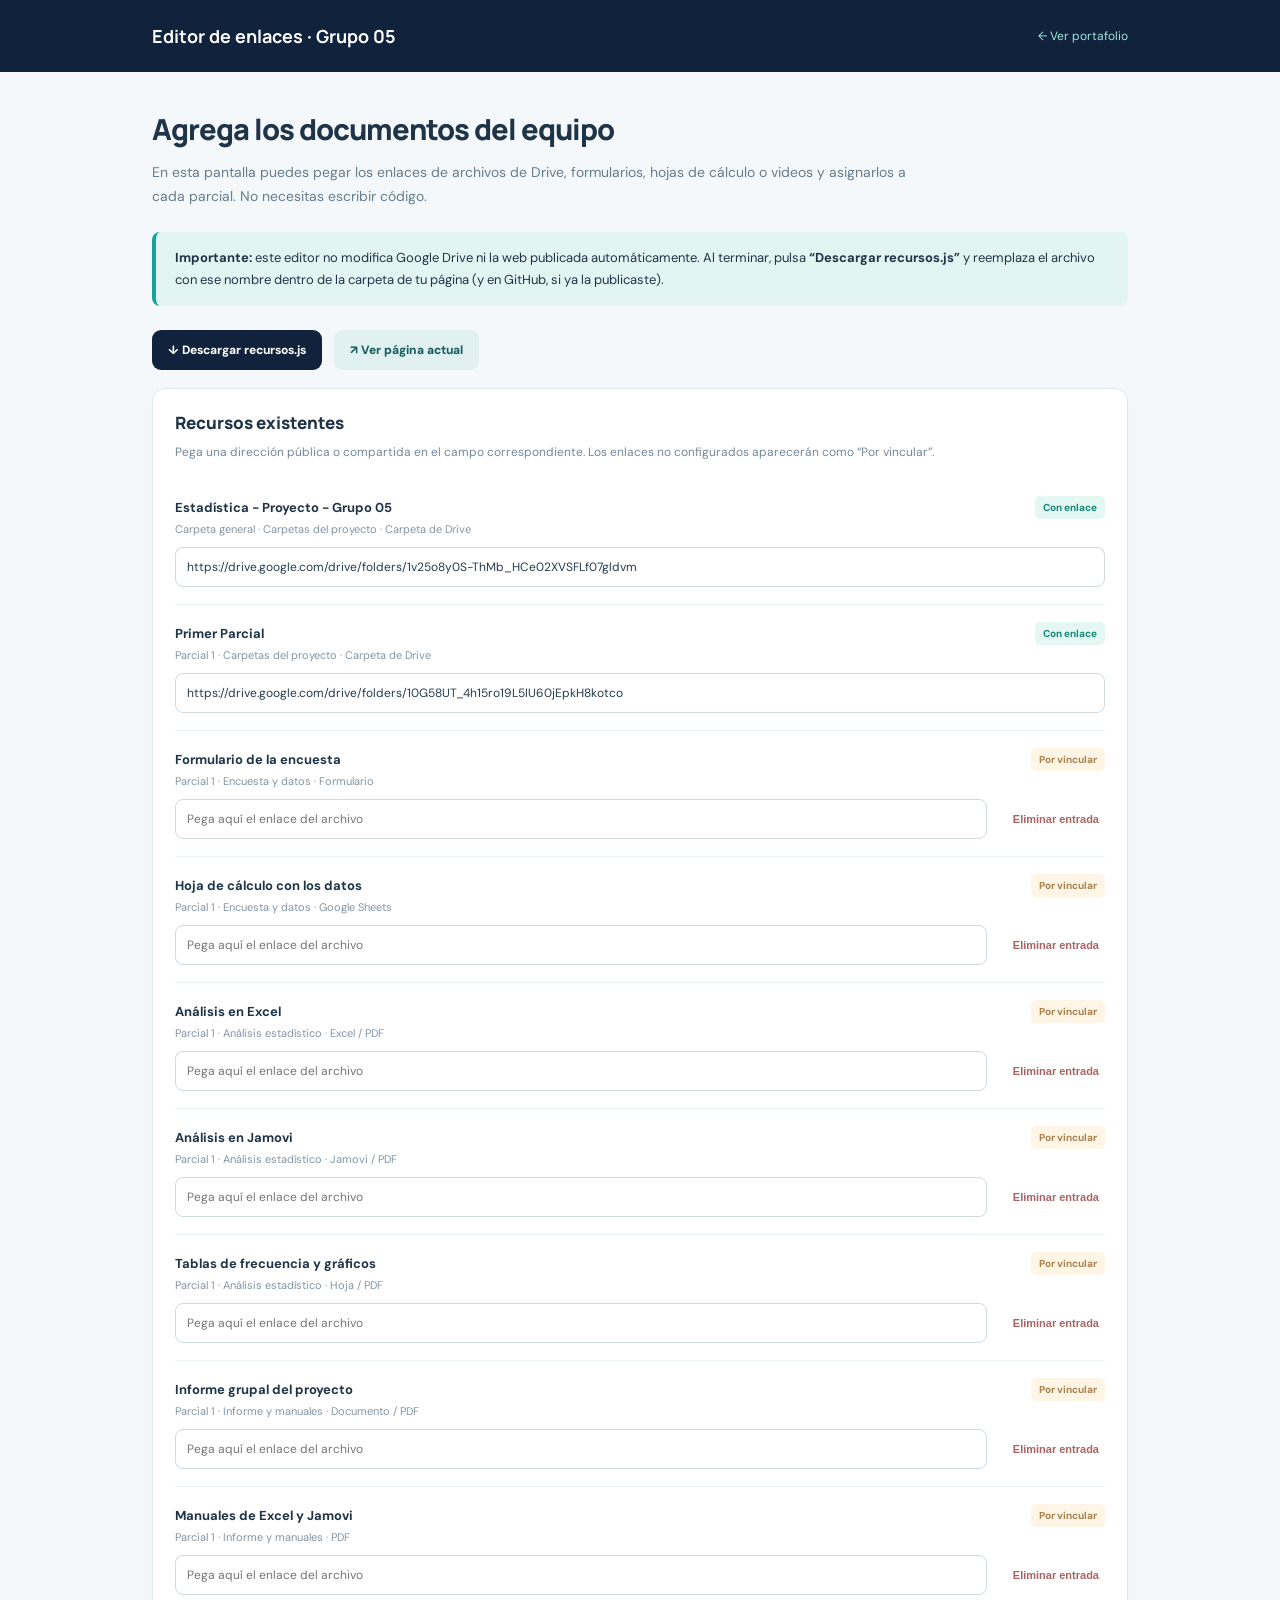
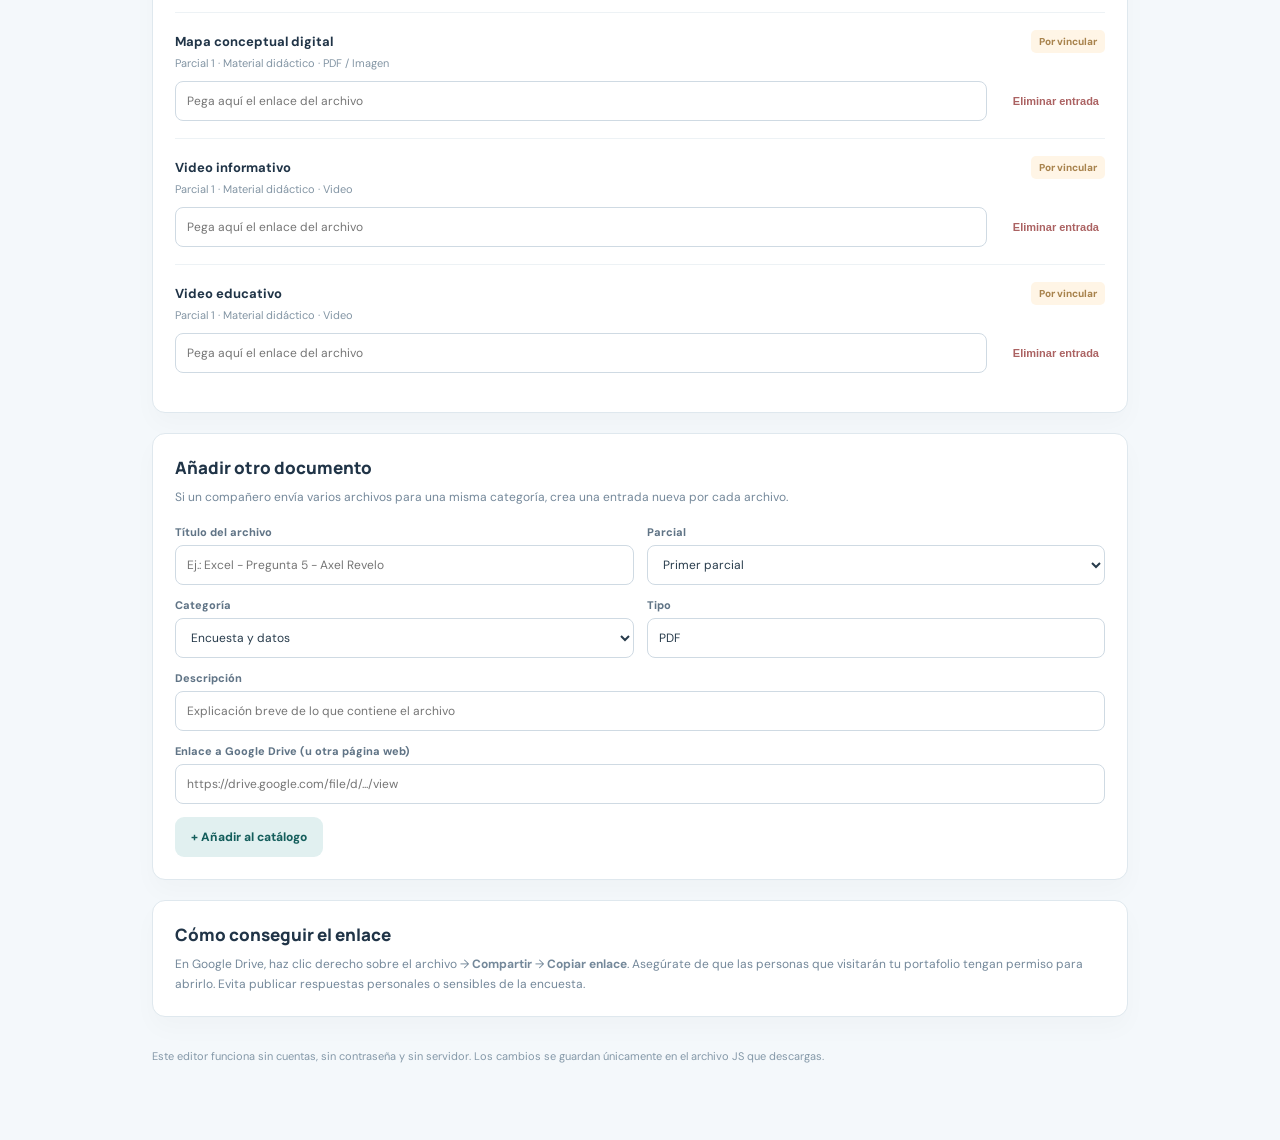
==== editar-enlaces.html @ 93ee6d0d "Publicar portafolio completo de Estadística Grupo 05" ====
<!doctype html>
<html lang="es">
<head>
<meta charset="utf-8"><meta name="viewport" content="width=device-width,initial-scale=1"><meta name="robots" content="noindex">
<title>Editar enlaces · Portafolio Estadística Grupo 05</title>
<link rel="icon" href="assets/favicon.svg" type="image/svg+xml">
<style>
@import url('https://fonts.googleapis.com/css2?family=DM+Sans:wght@400;500;600;700;800&family=Manrope:wght@400;600;700;800&display=swap');
:root{--navy:#10223c;--teal:#0c8b81;--muted:#688093;--border:#dfe8ee}*{box-sizing:border-box}body{background:#f4f8fb;color:#203447;margin:0;font-family:'DM Sans',Arial,sans-serif}a{color:inherit}.header{background:var(--navy);color:white;padding:24px 0}.wrap{max-width:1020px;padding:0 22px;margin:auto}.header .wrap{display:flex;align-items:center;justify-content:space-between;gap:15px}.header strong{font-family:Manrope,sans-serif;font-size:18px}.header a{font-size:12px;text-decoration:none;color:#a3e5d9}.main{padding-top:37px;padding-bottom:65px}h1{font:800 29px Manrope,Arial,sans-serif;letter-spacing:-.035em;margin:0 0 12px}p{line-height:1.7}.lead{color:#667d8e;margin:0 0 23px;max-width:770px;font-size:14px}.note{border-left:4px solid #19a49a;background:#e3f5f2;border-radius:8px;padding:15px 19px;font-size:13px;line-height:1.7;margin-bottom:24px}.toolbar{display:flex;gap:12px;flex-wrap:wrap;margin-bottom:18px}.btn{border:0;border-radius:9px;padding:12px 16px;background:var(--navy);color:#fff;font:800 12px 'DM Sans',Arial;cursor:pointer}.btn.secondary{background:#e1f0f0;color:#145e5c}.btn.danger{background:#ffeded;color:#a94f4f}.btn:hover{filter:brightness(1.08)}.panel{background:white;border:1px solid var(--border);border-radius:13px;padding:22px;margin-bottom:20px;box-shadow:0 12px 25px rgba(16,34,60,.025)}.panel h2{font:800 17px Manrope,Arial;margin:0 0 8px}.muted{font-size:12px;color:#74889a;margin:0 0 17px}.entry{padding:17px 0;border-bottom:1px solid #edf2f5}.entry:last-child{border-bottom:0}.entry-top{display:flex;gap:20px;align-items:start;justify-content:space-between;margin-bottom:11px}.entry strong{font-size:13px}.entry small{display:block;color:#8395a4;font-size:11px;margin-top:5px}.entry .verified{color:#148b7a;font-size:10px;font-weight:800;background:#e5f7f2;border-radius:5px;padding:5px 8px;white-space:nowrap}.entry .pending{color:#a8834d;background:#fff5e6;font-size:10px;font-weight:800;border-radius:5px;padding:5px 8px;white-space:nowrap}.line{display:flex;gap:8px}.line input{flex:1;min-width:0}input,select{border:1px solid #cfdae3;border-radius:8px;min-height:40px;padding:9px 11px;font:12px 'DM Sans',Arial;color:#273b4b;background:#fff;width:100%}input:focus,select:focus{outline:2px solid #8bcfc5}.form-grid{display:grid;grid-template-columns:repeat(2,1fr);gap:13px}.form-grid label{display:flex;flex-direction:column;gap:6px;font-size:11px;color:#607486;font-weight:800}.span2{grid-column:span 2}.footer-note{font-size:11px;color:#8498a8;padding:12px 0}.success{color:#0a806f;font-weight:800;font-size:12px;margin:0 0 15px;display:none}.visible{display:block}.delete{background:none;border:0;color:#ab6262;font-size:11px;font-weight:800;cursor:pointer;margin-left:12px}@media(max-width:600px){.form-grid{grid-template-columns:1fr}.span2{grid-column:span 1}.entry-top{display:block}.entry-top .verified,.entry-top .pending{display:inline-block;margin-top:8px}.line{flex-wrap:wrap}.line .btn{width:100%}h1{font-size:25px}}
</style>
<script src="recursos.js"></script>
</head>
<body>
<header class="header"><div class="wrap"><strong>Editor de enlaces · Grupo 05</strong><a href="index.html">← Ver portafolio</a></div></header>
<main class="main wrap">
<h1>Agrega los documentos del equipo</h1>
<p class="lead">En esta pantalla puedes pegar los enlaces de archivos de Drive, formularios, hojas de cálculo o videos y asignarlos a cada parcial. No necesitas escribir código.</p>
<div class="note"><strong>Importante:</strong> este editor no modifica Google Drive ni la web publicada automáticamente. Al terminar, pulsa <strong>“Descargar recursos.js”</strong> y reemplaza el archivo con ese nombre dentro de la carpeta de tu página (y en GitHub, si ya la publicaste).</div>
<div class="toolbar"><button class="btn" id="download" type="button">↓ Descargar recursos.js</button><button class="btn secondary" type="button" id="preview">↗ Ver página actual</button></div>
<p id="feedback" class="success" role="status"></p>
<div class="panel"><h2>Recursos existentes</h2><p class="muted">Pega una dirección pública o compartida en el campo correspondiente. Los enlaces no configurados aparecerán como “Por vincular”.</p><div id="rows"></div></div>
<div class="panel"><h2>Añadir otro documento</h2><p class="muted">Si un compañero envía varios archivos para una misma categoría, crea una entrada nueva por cada archivo.</p>
<form id="newResource" class="form-grid">
<label>Título del archivo<input name="titulo" required maxlength="130" placeholder="Ej.: Excel - Pregunta 5 - Axel Revelo"></label>
<label>Parcial<select name="parcial"><option value="1">Primer parcial</option><option value="2">Segundo parcial</option><option value="3">Tercer parcial</option></select></label>
<label>Categoría<select name="categoria"><option>Encuesta y datos</option><option>Análisis estadístico</option><option>Informe y manuales</option><option>Material didáctico</option><option>Carpetas del proyecto</option></select></label>
<label>Tipo<input name="tipo" placeholder="PDF / Excel / Video" value="PDF"></label>
<label class="span2">Descripción<input name="descripcion" placeholder="Explicación breve de lo que contiene el archivo"></label>
<label class="span2">Enlace a Google Drive (u otra página web)<input name="url" type="url" placeholder="https://drive.google.com/file/d/.../view"></label>
<div class="span2"><button class="btn secondary" type="submit">+ Añadir al catálogo</button></div>
</form></div>
<div class="panel"><h2>Cómo conseguir el enlace</h2><p class="muted" style="margin-bottom:0">En Google Drive, haz clic derecho sobre el archivo → <b>Compartir</b> → <b>Copiar enlace</b>. Asegúrate de que las personas que visitarán tu portafolio tengan permiso para abrirlo. Evita publicar respuestas personales o sensibles de la encuesta.</p></div>
<div class="footer-note">Este editor funciona sin cuentas, sin contraseña y sin servidor. Los cambios se guardan únicamente en el archivo JS que descargas.</div>
</main>
<script>
(()=>{
const data=JSON.parse(JSON.stringify(window.PORTAFOLIO_DATA));
const rows=document.getElementById('rows'),feedback=document.getElementById('feedback');
function valid(url){if(!url)return true;try{const u=new URL(url);return u.protocol==='https:'||u.protocol==='http:';}catch{return false;}}
function show(msg){feedback.textContent=msg;feedback.classList.add('visible');}
function render(){rows.replaceChildren();for(const r of data.recursos){const entry=document.createElement('div');entry.className='entry';
const head=document.createElement('div');head.className='entry-top';const title=document.createElement('div');const strong=document.createElement('strong');strong.textContent=r.titulo;const meta=document.createElement('small');meta.textContent=(r.parcial?'Parcial '+r.parcial:'Carpeta general')+' · '+r.categoria+' · '+r.tipo;title.append(strong,meta);head.append(title);
const badge=document.createElement('span');badge.className=r.verificado?'verified':'pending';badge.textContent=r.url?'Con enlace':'Por vincular';head.append(badge);entry.append(head);
const line=document.createElement('div');line.className='line';const input=document.createElement('input');input.type='url';input.placeholder='Pega aquí el enlace del archivo';input.setAttribute('aria-label','Enlace de '+r.titulo);input.value=r.url||'';
input.addEventListener('input',()=>{r.url=input.value.trim();badge.textContent=r.url?'Con enlace':'Por vincular';badge.className=r.url?'verified':'pending';});line.append(input);
if(!r.verificado){const b=document.createElement('button');b.type='button';b.className='delete';b.textContent='Eliminar entrada';b.addEventListener('click',()=>{data.recursos.splice(data.recursos.indexOf(r),1);render();});line.append(b);}
entry.append(line);rows.append(entry);}}
document.getElementById('newResource').addEventListener('submit',e=>{e.preventDefault();const f=new FormData(e.target);const url=String(f.get('url')||'').trim();if(!valid(url)){show('Revisa el enlace: debe comenzar por https:// o http://.');return;}
data.recursos.push({id:'recurso-'+Date.now()+'-'+Math.floor(Math.random()*9999),parcial:Number(f.get('parcial')),categoria:String(f.get('categoria')),titulo:String(f.get('titulo')).trim(),descripcion:String(f.get('descripcion')).trim(),tipo:String(f.get('tipo')).trim()||'Documento',url,verificado:false});render();e.target.reset();show('Recurso añadido. Descarga recursos.js para aplicar los cambios.');});
document.getElementById('download').addEventListener('click',()=>{const invalid=data.recursos.find(r=>r.url&&!valid(r.url));if(invalid){show('Corrige el enlace en «'+invalid.titulo+'». Usa una URL http:// o https://.');return;}
data.meta.fechaActualizacion=new Date().toLocaleDateString('es-EC',{day:'2-digit',month:'long',year:'numeric'});
const contents='/* Catálogo de recursos exportado desde editar-enlaces.html */\nwindow.PORTAFOLIO_DATA = '+JSON.stringify(data,null,2)+';\n';const blob=new Blob([contents],{type:'application/javascript;charset=utf-8'});const url=URL.createObjectURL(blob);const a=document.createElement('a');a.href=url;a.download='recursos.js';a.click();URL.revokeObjectURL(url);show('Archivo recursos.js descargado. Reemplázalo en la carpeta del sitio web y vuelve a abrir index.html.');});
document.getElementById('preview').addEventListener('click',()=>window.open('index.html','_blank','noopener,noreferrer'));
render();
})();
</script>
</body>
</html>
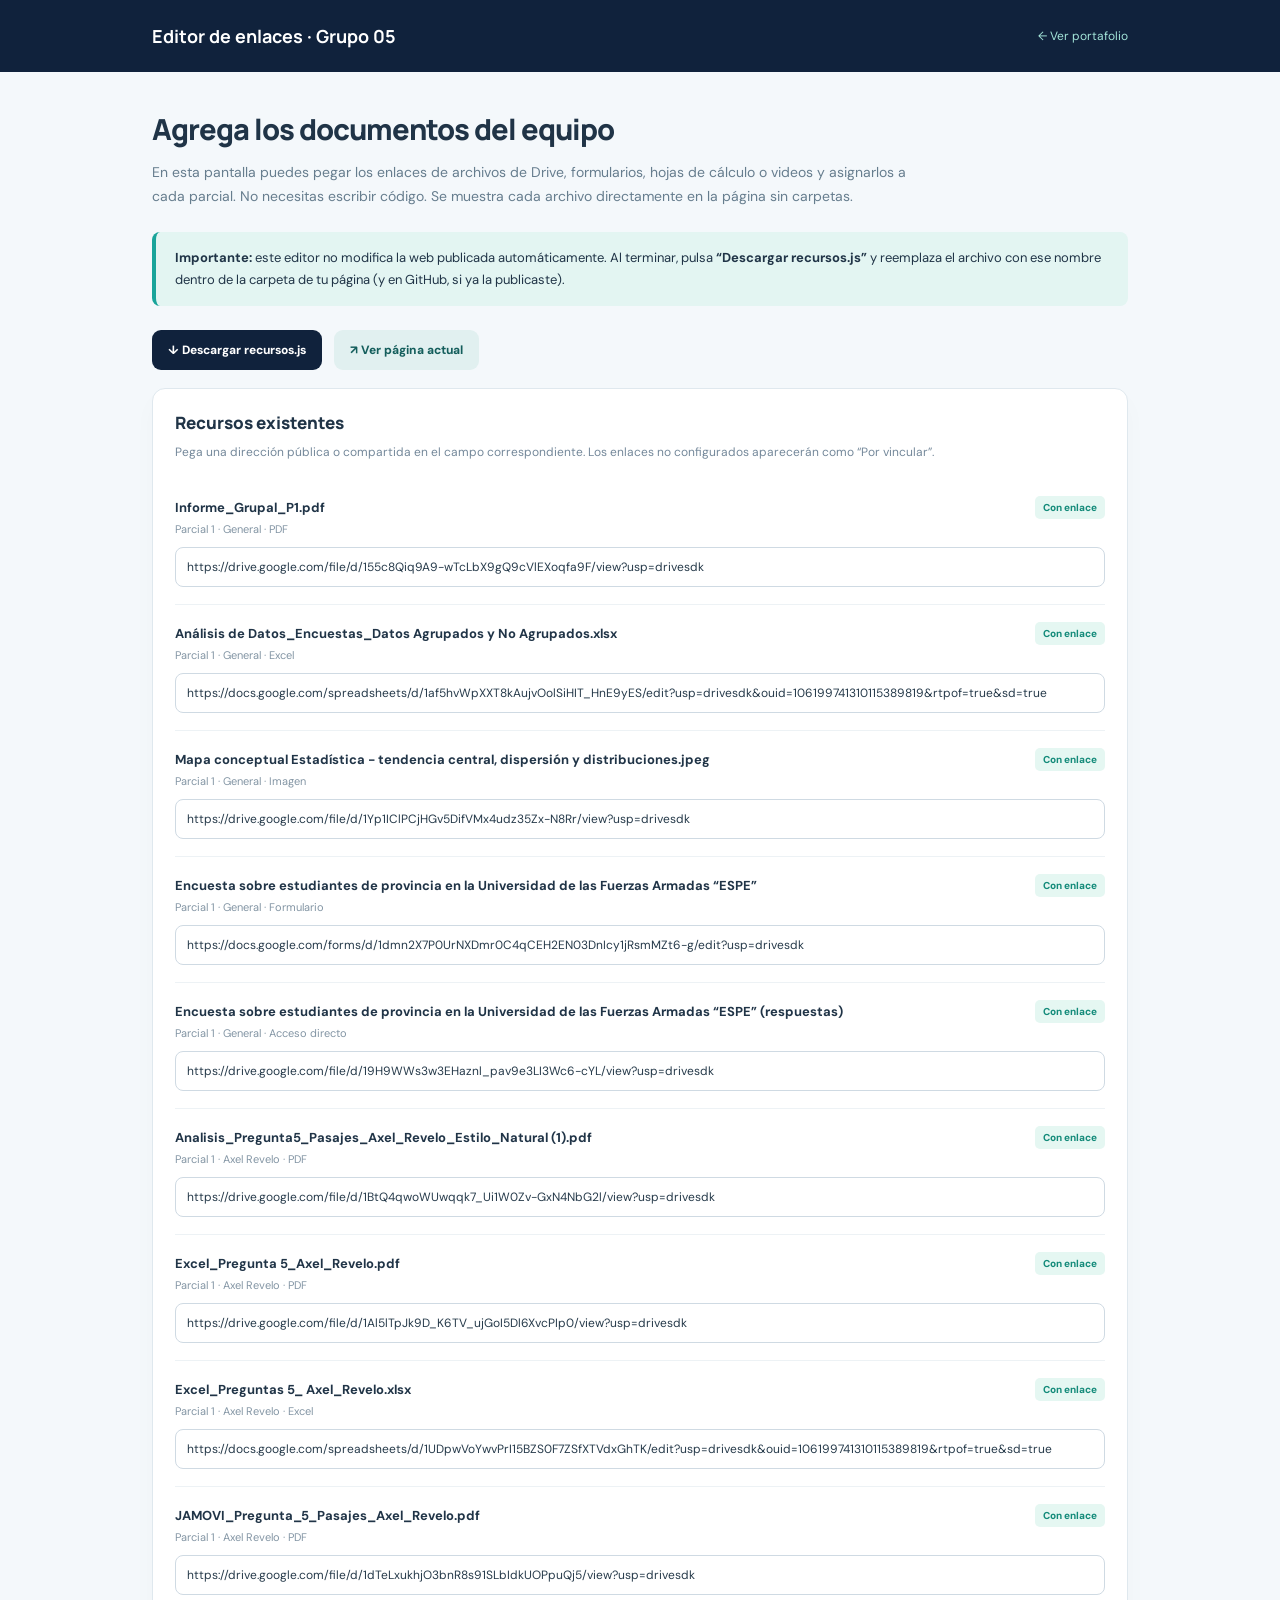
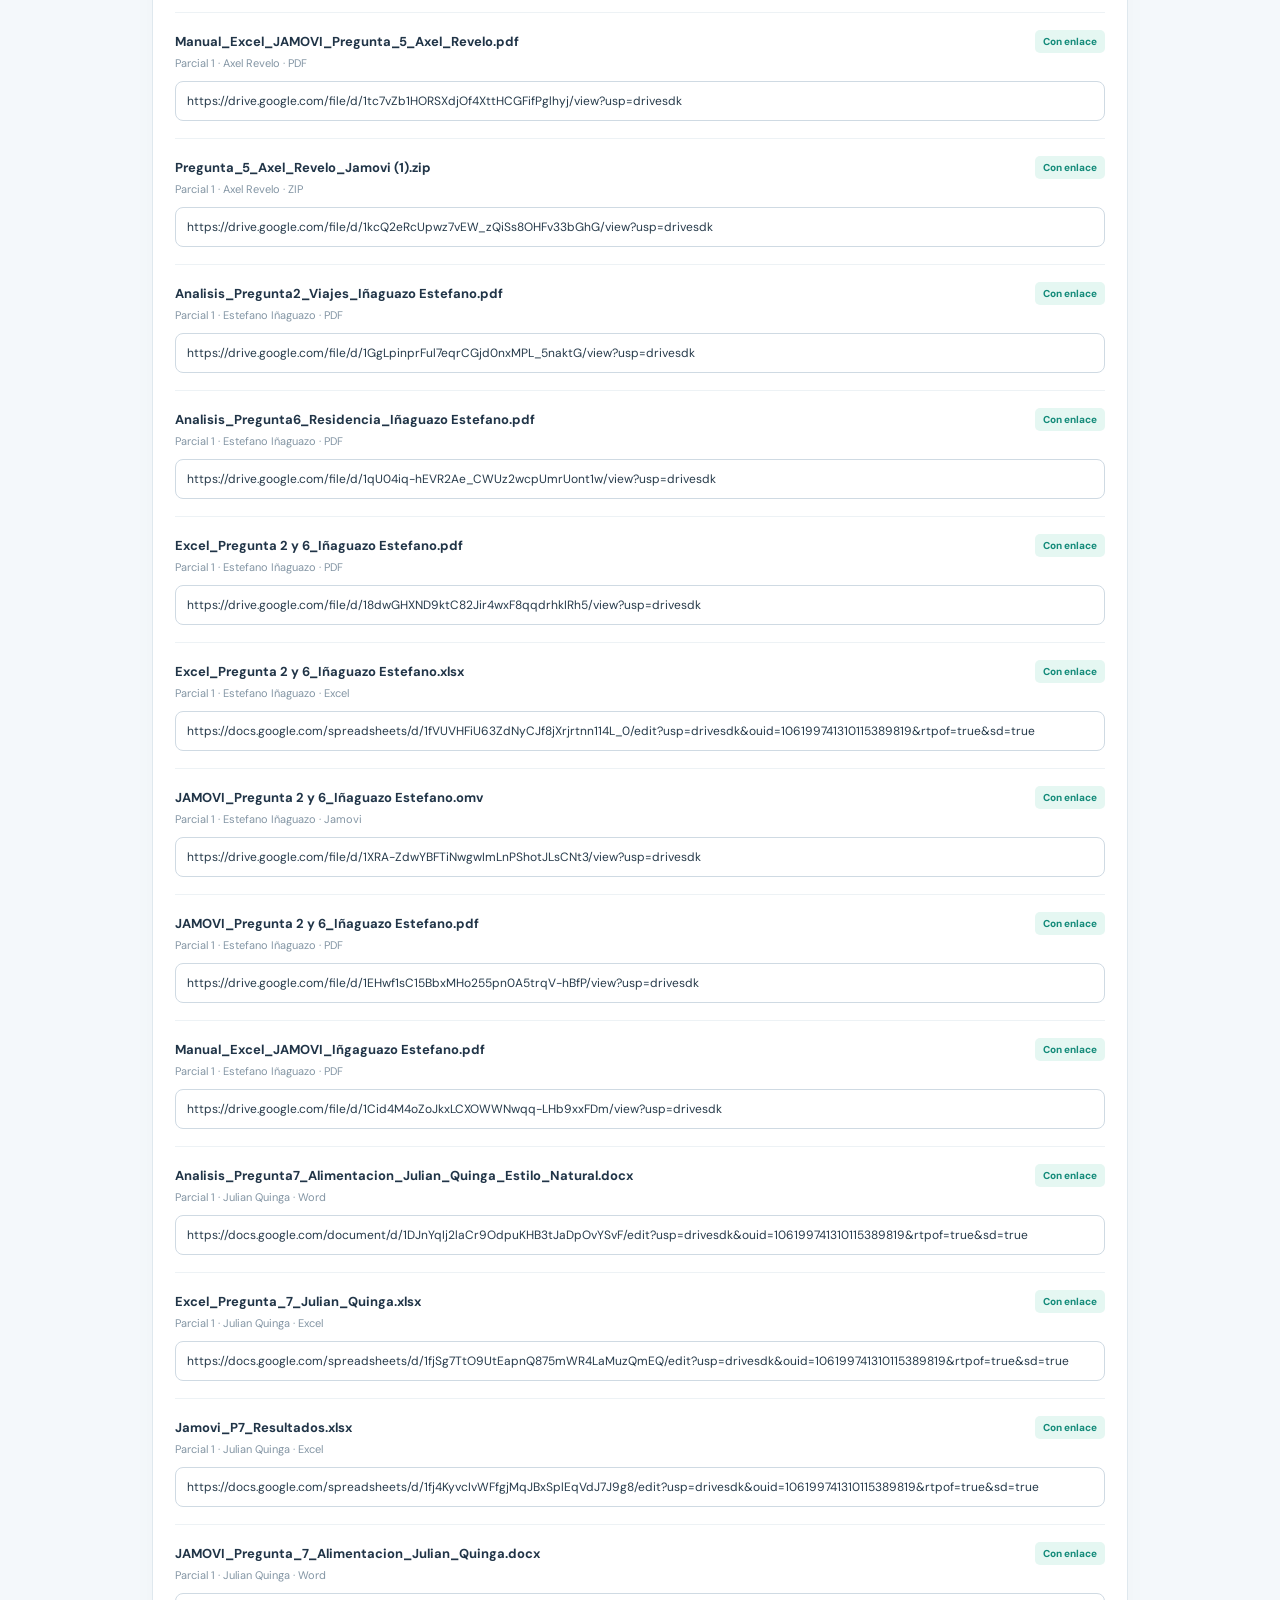
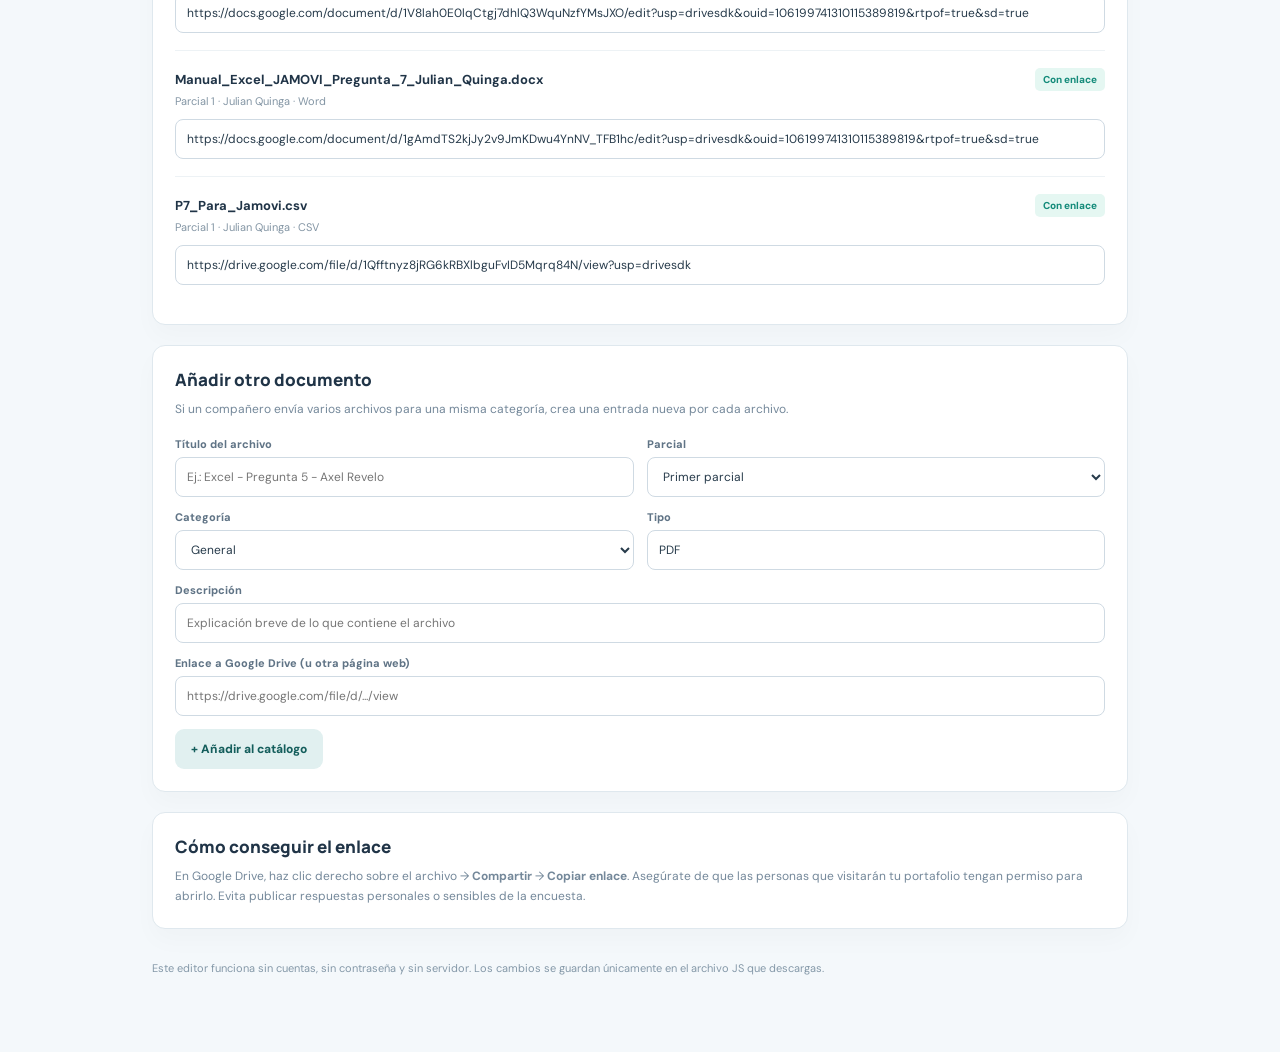
==== commit f65e87f2: "Simplificar portafolio y actualizar lista exacta de documentos" ====
--- a/editar-enlaces.html
+++ b/editar-enlaces.html
@@ -14,8 +14,8 @@
 <header class="header"><div class="wrap"><strong>Editor de enlaces · Grupo 05</strong><a href="index.html">← Ver portafolio</a></div></header>
 <main class="main wrap">
 <h1>Agrega los documentos del equipo</h1>
-<p class="lead">En esta pantalla puedes pegar los enlaces de archivos de Drive, formularios, hojas de cálculo o videos y asignarlos a cada parcial. No necesitas escribir código.</p>
-<div class="note"><strong>Importante:</strong> este editor no modifica Google Drive ni la web publicada automáticamente. Al terminar, pulsa <strong>“Descargar recursos.js”</strong> y reemplaza el archivo con ese nombre dentro de la carpeta de tu página (y en GitHub, si ya la publicaste).</div>
+<p class="lead">En esta pantalla puedes pegar los enlaces de archivos de Drive, formularios, hojas de cálculo o videos y asignarlos a cada parcial. No necesitas escribir código. Se muestra cada archivo directamente en la página sin carpetas.</p>
+<div class="note"><strong>Importante:</strong> este editor no modifica la web publicada automáticamente. Al terminar, pulsa <strong>“Descargar recursos.js”</strong> y reemplaza el archivo con ese nombre dentro de la carpeta de tu página (y en GitHub, si ya la publicaste).</div>
 <div class="toolbar"><button class="btn" id="download" type="button">↓ Descargar recursos.js</button><button class="btn secondary" type="button" id="preview">↗ Ver página actual</button></div>
 <p id="feedback" class="success" role="status"></p>
 <div class="panel"><h2>Recursos existentes</h2><p class="muted">Pega una dirección pública o compartida en el campo correspondiente. Los enlaces no configurados aparecerán como “Por vincular”.</p><div id="rows"></div></div>
@@ -23,7 +23,7 @@
 <form id="newResource" class="form-grid">
 <label>Título del archivo<input name="titulo" required maxlength="130" placeholder="Ej.: Excel - Pregunta 5 - Axel Revelo"></label>
 <label>Parcial<select name="parcial"><option value="1">Primer parcial</option><option value="2">Segundo parcial</option><option value="3">Tercer parcial</option></select></label>
-<label>Categoría<select name="categoria"><option>Encuesta y datos</option><option>Análisis estadístico</option><option>Informe y manuales</option><option>Material didáctico</option><option>Carpetas del proyecto</option></select></label>
+<label>Categoría<select name="categoria"><option>General</option><option>Axel Revelo</option><option>Estefano Iñaguazo</option><option>Julian Quinga</option><option>Cristian Viteri</option><option>Jhon Sangurima</option></select></label>
 <label>Tipo<input name="tipo" placeholder="PDF / Excel / Video" value="PDF"></label>
 <label class="span2">Descripción<input name="descripcion" placeholder="Explicación breve de lo que contiene el archivo"></label>
 <label class="span2">Enlace a Google Drive (u otra página web)<input name="url" type="url" placeholder="https://drive.google.com/file/d/.../view"></label>
